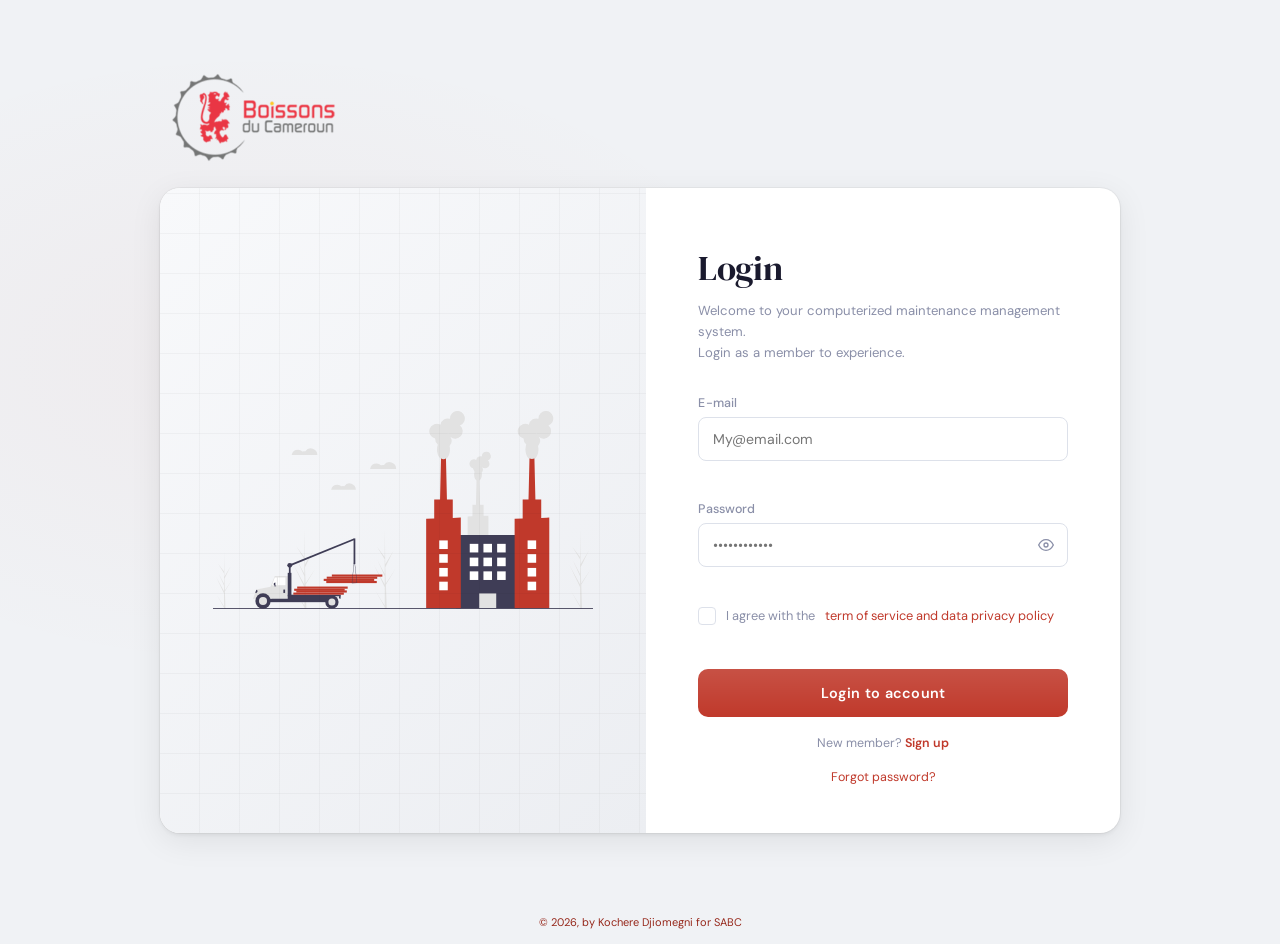
==== index.html @ c9fbdc84 "Add files via upload" ====
<!DOCTYPE html>
<html lang="en">
<head>
  <meta charset="UTF-8" />
  <meta name="viewport" content="width=device-width, initial-scale=1.0"/>
  <title>Login | SABC</title>
  <link rel="icon" type="image/png" href="image001.png"/>
  <link rel="stylesheet" href="style.css" />
  <link href="https://fonts.googleapis.com/css2?family=DM+Sans:wght@300;400;500;600&family=DM+Serif+Display&display=swap" rel="stylesheet"/>
</head>
<body>
  <div class="page-wrapper">

    <!-- LOGO -->
    <div class="logo-bar">
      <img src="image001.png" alt="Logo Brasserie" class="logo" />
    </div>

    <div class="card">
      <!-- LEFT — illustration zone -->
      <div class="card__left">
        <img src="factory.svg" alt="illustration" style="width:100%; max-width:380px;"/>
      </div>
    
      <!-- RIGHT — form -->
      <div class="card__right">
        <h1 class="title">Login</h1>
        <p class="subtitle">Welcome to your computerized maintenance management system.<br>Login as a member to experience.</p>

        <form id="loginform" novalidate>
          <div class="field-group">
            <label for="email">E-mail</label>
            <input type="email" id="email" name="email" placeholder="My@email.com" autocomplete="email"/>
            <span class="field-error" id="emailError"></span>
          </div>

          <div class="field-group">
            <label for="password">Password</label>
            <div class="password-wrap">
              <input type="password" id="password" name="password" placeholder="••••••••••••" autocomplete="new-password"/>
              <button type="button" class="toggle-pw" id="togglePw" aria-label="Voir mot de passe">
                <svg viewBox="0 0 24 24" fill="none" stroke="currentColor" stroke-width="2"><path d="M1 12s4-8 11-8 11 8 11 8-4 8-11 8-11-8-11-8z"/><circle cx="12" cy="12" r="3"/></svg>
              </button>
            </div>
            <span class="field-error" id="pwError"></span>
          </div>

          <div class="checkbox-row">
            <label class="checkbox-label">
              <input type="checkbox" id="terms" name="terms"/>
              <span class="custom-check"></span>
              I agree with the <a href="terms.html" class="link">term of service and data privacy policy</a>
            </label>
            <span class="field-error" id="termsError"></span>
          </div>

          <button type="submit" class="btn-primary" id="submitBtn">
            <span class="btn-text">Login to account</span>
            <span class="btn-loader" id="btnLoader"></span>
          </button>
        </form>

        <p class="signin-link">New member? <a href="signup.html" class="link bold">Sign up</a></p>
        <p class="forgot-link"><a href="forgot-password.html" class="link">Forgot password?</a></p>
      </div>
    </div>

  </div>
  <footer class="footer">
    &copy; 2026, by Kochere Djiomegni for SABC
  </footer>
  <script src="script.js"></script>
</body>
</html>
---- style.css ----
/* ===== RESET & BASE ===== */
*, *::before, *::after { box-sizing: border-box; margin: 0; padding: 0; }

:root {
  --red:        #C0392B;
  --red-dark:   #96281B;
  --red-light:  #E74C3C;
  --red-faint:  rgba(192,57,43,0.08);
  --white:      #FFFFFF;
  --bg:         #F0F2F5;
  --text:       #1A1A2E;
  --muted:      #8A8FA8;
  --border:     #DDE1EA;
  --shadow:     rgba(0,0,0,0.06);
  --font-main:  'DM Sans', sans-serif;
  --font-display: 'DM Serif Display', serif;
}

html, body {
  height: 100%;
  background: var(--bg);
  font-family: var(--font-main);
  color: var(--text);
  -webkit-font-smoothing: antialiased;
}

/* ===== LAYOUT ===== */
.page-wrapper {
  min-height: 100vh;
  display: flex;
  flex-direction: column;
  align-items: center;
  justify-content: center;
  padding: 24px 16px;
  background:
    radial-gradient(ellipse 60% 50% at 20% 40%, rgba(192,57,43,0.04) 0%, transparent 70%),
    var(--bg);
}

/* ===== LOGO BAR ===== */
.logo-bar {
  width: 100%;
  max-width: 960px;
  padding: 0 0 20px 4px;
}
.logo {
  height: 100px;
  width: auto;
  object-fit: contain;
  display: block;
}

/* ===== CARD ===== */
.card {
  width: 100%;
  max-width: 960px;
  min-height: 540px;
  background: var(--white);
  border-radius: 20px;
  overflow: hidden;
  display: flex;
  box-shadow:
    0 2px 4px var(--shadow),
    0 8px 32px rgba(0,0,0,0.08),
    0 0 0 1px rgba(0,0,0,0.04);
}

/* ===== LEFT PANEL — ILLUSTRATION ===== */
.card__left {
  flex: 1.1;
  background:
    linear-gradient(135deg, #F8F9FB 0%, #ECEEF2 100%);
  display: flex;
  align-items: center;
  justify-content: center;
  padding: 40px;
  position: relative;
  overflow: hidden;
}

/* subtle hexagonal tile background */
.card__left::before {
  content: '';
  position: absolute;
  inset: 0;
  background-image:
    repeating-linear-gradient(0deg, transparent, transparent 39px, rgba(0,0,0,0.03) 39px, rgba(0,0,0,0.03) 40px),
    repeating-linear-gradient(90deg, transparent, transparent 39px, rgba(0,0,0,0.03) 39px, rgba(0,0,0,0.03) 40px);
  pointer-events: none;
}

/* ===== ISOMETRIC ILLUSTRATION ===== */
.illustration-scene {
  position: relative;
  width: 320px;
  height: 280px;
}

.iso-group {
  position: absolute;
  inset: 0;
  transform: rotateX(20deg) rotateZ(-20deg);
  transform-style: preserve-3d;
  animation: floatScene 6s ease-in-out infinite;
}

@keyframes floatScene {
  0%, 100% { transform: rotateX(20deg) rotateZ(-20deg) translateY(0); }
  50%       { transform: rotateX(20deg) rotateZ(-20deg) translateY(-8px); }
}

/* Buildings */
.building {
  position: absolute;
  background: #FFFFFF;
  border: 1px solid #DDE1EA;
  border-radius: 3px;
  box-shadow: 4px 4px 0 #D0D5DF, 2px 2px 12px rgba(0,0,0,0.06);
}
.b1 { width: 90px; height: 70px; left: 20px; top: 80px; }
.b2 { width: 60px; height: 100px; left: 120px; top: 50px; }
.b3 { width: 50px; height: 55px; left: 190px; top: 95px; }

/* Truck */
.truck {
  position: absolute;
  width: 80px; height: 46px;
  background: #EAEDF2;
  border: 1px solid #CDD2DC;
  border-radius: 4px 8px 4px 4px;
  left: 160px; top: 150px;
  box-shadow: 3px 3px 0 #C5CAD6;
}
.truck::before {
  content: '';
  position: absolute;
  right: -20px; top: 6px;
  width: 22px; height: 30px;
  background: #FFFFFF;
  border: 1px solid #CDD2DC;
  border-left: none;
  border-radius: 0 4px 4px 0;
}
.truck::after {
  content: '';
  position: absolute;
  bottom: -10px; left: 12px;
  width: 14px; height: 14px;
  background: #888EA8;
  border-radius: 50%;
  box-shadow: 44px 0 0 #888EA8;
}

/* Crates */
.crate {
  position: absolute;
  background: #C0392B;
  opacity: 0.7;
  border-radius: 2px;
  box-shadow: 2px 2px 0 #96281B;
}
.c1 { width: 20px; height: 20px; left: 30px; top: 60px; }
.c2 { width: 14px; height: 14px; left: 55px; top: 56px; }
.c3 { width: 18px; height: 18px; left: 85px; top: 140px; }

/* Shelves */
.shelf {
  position: absolute;
  background: #F2F4F7;
  border: 1px solid #DDE1EA;
  box-shadow: 2px 2px 0 #CACFD9;
}
.s1 { width: 55px; height: 8px; left: 20px; top: 130px; border-radius: 1px; }
.s2 { width: 55px; height: 8px; left: 20px; top: 148px; border-radius: 1px; }

/* Screen / monitor */
.screen {
  position: absolute;
  width: 36px; height: 28px;
  background: #FFFFFF;
  border: 2px solid #C0392B;
  border-radius: 3px;
  left: 230px; top: 150px;
  box-shadow: 2px 2px 0 #96281B;
}
.screen::before {
  content: '';
  position: absolute;
  inset: 4px;
  background: linear-gradient(135deg, rgba(192,57,43,0.15), rgba(192,57,43,0.05));
  border-radius: 1px;
}

/* ===== RIGHT PANEL — FORM ===== */
.card__right {
  flex: 1;
  padding: 56px 52px 48px;
  display: flex;
  flex-direction: column;
  justify-content: center;
}

.title {
  font-family: var(--font-display);
  font-size: 2.2rem;
  font-weight: 400;
  color: var(--text);
  margin-bottom: 8px;
  letter-spacing: -0.02em;
}

.subtitle {
  font-size: 0.82rem;
  color: var(--muted);
  line-height: 1.6;
  margin-bottom: 32px;
}

/* ===== FIELDS ===== */
.field-group {
  margin-bottom: 20px;
}
.field-group label {
  display: block;
  font-size: 0.78rem;
  font-weight: 500;
  color: var(--muted);
  margin-bottom: 6px;
  letter-spacing: 0.01em;
}
.field-group input[type="email"],
.field-group input[type="password"],
.field-group input[type="text"] {
  width: 100%;
  height: 44px;
  border: 1.5px solid var(--border);
  border-radius: 8px;
  padding: 0 14px;
  font-family: var(--font-main);
  font-size: 0.88rem;
  color: var(--text);
  background: var(--white);
  outline: none;
  transition: border-color 0.2s, box-shadow 0.2s;
}
.field-group input:focus {
  border-color: var(--red);
  box-shadow: 0 0 0 3px var(--red-faint);
}
.field-group input.error {
  border-color: var(--red-light);
}

.password-wrap {
  position: relative;
}
.password-wrap input { padding-right: 44px; }
.toggle-pw {
  position: absolute;
  right: 12px; top: 50%;
  transform: translateY(-50%);
  background: none; border: none; cursor: pointer;
  color: var(--muted); width: 20px; height: 20px;
  display: flex; align-items: center; justify-content: center;
  transition: color 0.2s;
}
.toggle-pw:hover { color: var(--red); }
.toggle-pw svg { width: 16px; height: 16px; }

.field-error {
  display: block;
  font-size: 0.72rem;
  color: var(--red-light);
  margin-top: 4px;
  min-height: 16px;
}

/* ===== CHECKBOX ===== */
.checkbox-row {
  margin-bottom: 24px;
}
.checkbox-label {
  display: flex;
  align-items: center;
  gap: 10px;
  font-size: 0.8rem;
  color: var(--muted);
  cursor: pointer;
  user-select: none;
}
.checkbox-label input[type="checkbox"] { display: none; }
.custom-check {
  width: 18px; height: 18px;
  border: 1.5px solid var(--border);
  border-radius: 4px;
  flex-shrink: 0;
  background: var(--white);
  transition: all 0.2s;
  position: relative;
}
.checkbox-label input:checked + .custom-check {
  background: var(--red);
  border-color: var(--red);
}
.checkbox-label input:checked + .custom-check::after {
  content: '';
  position: absolute;
  left: 4px; top: 1px;
  width: 6px; height: 10px;
  border: 2px solid #fff;
  border-top: none; border-left: none;
  transform: rotate(45deg);
}

/* ===== BUTTON ===== */
.btn-primary {
  width: 100%;
  height: 48px;
  background: var(--red);
  color: #fff;
  border: none;
  border-radius: 10px;
  font-family: var(--font-main);
  font-size: 0.9rem;
  font-weight: 600;
  letter-spacing: 0.02em;
  cursor: pointer;
  position: relative;
  overflow: hidden;
  transition: background 0.2s, transform 0.12s, box-shadow 0.2s;
  display: flex; align-items: center; justify-content: center; gap: 8px;
}
.btn-primary:hover {
  background: var(--red-dark);
  box-shadow: 0 4px 16px rgba(192,57,43,0.35);
}
.btn-primary:active { transform: scale(0.98); }
.btn-primary::after {
  content: '';
  position: absolute;
  inset: 0;
  background: linear-gradient(180deg, rgba(255,255,255,0.12) 0%, transparent 100%);
  pointer-events: none;
}

/* Loader spinner */
.btn-loader {
  display: none;
  width: 18px; height: 18px;
  border: 2.5px solid rgba(255,255,255,0.35);
  border-top-color: #fff;
  border-radius: 50%;
  animation: spin 0.7s linear infinite;
}
.btn-loader.active { display: inline-block; }
@keyframes spin { to { transform: rotate(360deg); } }

/* ===== LINKS ===== */
.login-link, .forgot-link {
  margin-top: 18px;
  font-size: 0.78rem;
  color: var(--muted);
  text-align: center;
}
.forgot-link { margin-top: 8px; }
.link {
  color: var(--red);
  text-decoration: none;
  transition: color 0.2s;
}
.signin-link, .forgot-link {
  margin-top: 18px;
  font-size: 0.78rem;
  color: var(--muted);
  text-align: center;
}
.link:hover { color: var(--red-dark); text-decoration: underline; }
.bold { font-weight: 600; }

/* ===== RESPONSIVE ===== */
@media (max-width: 720px) {
  .card { flex-direction: column; }
  .card__left { display: none; }
  .card__right { padding: 40px 28px; }
}
.footer{
  position:relative;
  bottom: 0;
  width: 100%;
  text-align: center;
  padding: 15px;
  font-size: 11px;
  color:#96281B;
}
.policy-container{
  text-align: center;
  max-width: 900px;
  margin: auto;
  background:#1A1A2E;
  padding: 50px;
  border-radius: 20px;
  box-shadow:0 8px 30px rgba(0,0,0,.10);
}
.policy-container h1{
 color:#E74C3C;
 margin-bottom:25px;
 padding: bottom 10px;
 border-bottom:2px solid #E74C3C;
}
.policy-container h2{
  margin-top:30px;
  margin-bottom:15px;
  color:#C0392B;
}
.policy-container h3{
  margin-top:20px;
  margin-bottom:10px;
  color:#C0392B;
}
.policy-container p{
  margin-bottom:15px;
  color:#E74C3C;
}
.policy-container ul{
  margin-left:25px;
  margin-bottom:20px;
}
.policy-container li{
  margin-bottom:8px;
}
.center-text{
  text-align: center;
}
.card-page{
  width: 100%;
  max-width: 1500px;
  min-height: 600px;
  background: var(--white);
  border-radius: 20px;
  overflow: hidden;
  display: flex;
  box-shadow:
    0 2px 4px var(--shadow),
    0 8px 32px rgba(0,0,0,0.08),
    0 0 0 1px rgba(0,0,0,0.04);
}
.topbar {
  display: flex;
  width: 100%;

  justify-content: space-between;
  align-items: center;
  padding: 15px 30px;
  background: #010110;
  color: white;
  border-radius: 15px;
  margin: 10px;
  padding: 15px 25px;
  box-shadow: 0 4px 15px rgba(0,0,0,0.2);
}
.topbar-left h2{
  margin: 0;
  font-size: 20px;
}
.topbar-right{
  display: flex;
  align-items: center;
  gap: 15px;
}
.search{
  padding: 8px 12px;
  border-radius: 8px;
  border: 1px solid #ddd;
  outline: none;
}
.icon{
  font-size: 18px;
  cursor: pointer;
}
.profile{
  display: flex;
  align-items: center;
  gap: 8px;
}
.profile img{
  height: 30px;
  width: 30px;
  border-radius: 50%;
  object-fit: cover;
}
.logo2 {
  display: flex;
  align-items: left;
  gap: 10px;
}
.logo-img{
  height: 50px;
  width: auto;
}
.menu-a{
  margin: 0 15px;
  text-decoration: none;
  color: white;
  font-weight: 500;
  transition: 0.3s;
}
.menu-a:hover{
  color: #38bdf8;
}
.btn-log{
  padding: 8px 15px;
  border: none;
  background: #1A1A2E;
  color: black;
  border-radius: 5px;
  cursor: pointer;
}
.btn-log:hover{
  background: #0ea5e9;
}
/* ── Barre principale ── */
.topbar {
  width: 100%;
  height: 64px;
  background: rgba(255,255,255,0.97);
  backdrop-filter: blur(12px);
  border-bottom: 1px solid var(--border, #DDE1EA);
  display: flex;
  align-items: center;
  padding: 0 28px;
  gap: 20px;
  position: sticky;
  top: 0;
  z-index: 500;
  box-shadow: 0 1px 12px rgba(0,0,0,0.05);
}

/* ── Logo ── */
.topbar-logo {
  display: flex;
  align-items: center;
  gap: 10px;
  text-decoration: none;
  flex-shrink: 0;
}
.topbar-logo img {
  height: 38px;
  width: auto;
  object-fit: contain;
}
.topbar-logo-text {
  font-family: 'DM Serif Display', serif;
  font-size: 1rem;
  font-weight: 400;
  color: var(--text, #1A1A2E);
  letter-spacing: -0.01em;
  line-height: 1.1;
}
.topbar-logo-text span {
  display: block;
  font-family: 'DM Sans', sans-serif;
  font-size: 0.62rem;
  font-weight: 500;
  color: var(--muted, #8A8FA8);
  letter-spacing: 0.06em;
  text-transform: uppercase;
}

/* ── Séparateur vertical ── */
.topbar-divider {
  width: 1px;
  height: 28px;
  background: var(--border, #DDE1EA);
  flex-shrink: 0;
}

/* ── Barre de recherche ── */
.topbar-search {
  display: flex;
  align-items: center;
  gap: 8px;
  background: var(--bg, #F0F2F5);
  border: 1.5px solid var(--border, #DDE1EA);
  border-radius: 9px;
  padding: 0 14px;
  height: 38px;
  transition: border-color 0.2s, box-shadow 0.2s;
  flex: 1;
  max-width: 280px;
}
.topbar-search:focus-within {
  border-color: var(--red, #C0392B);
  box-shadow: 0 0 0 3px rgba(192,57,43,0.08);
  background: #fff;
}
.topbar-search svg {
  width: 15px; height: 15px;
  color: var(--muted, #8A8FA8);
  flex-shrink: 0;
}
.topbar-search input {
  border: none;
  background: none;
  outline: none;
  font-family: 'DM Sans', sans-serif;
  font-size: 0.82rem;
  color: var(--text, #1A1A2E);
  width: 100%;
}
.topbar-search input::placeholder { color: var(--muted, #8A8FA8); }

/* ── Spacer (pousse les éléments à droite) ── */
.topbar-spacer { flex: 1; }

/* ── Navigation links ── */
.topbar-nav {
  display: flex;
  align-items: center;
  gap: 2px;
}
.topbar-nav-link {
  display: inline-flex;
  align-items: center;
  gap: 5px;
  padding: 7px 13px;
  border-radius: 8px;
  font-family: 'DM Sans', sans-serif;
  font-size: 0.82rem;
  font-weight: 500;
  color: var(--muted, #8A8FA8);
  text-decoration: none;
  cursor: pointer;
  transition: background 0.18s, color 0.18s;
  border: none;
  background: none;
  white-space: nowrap;
}
.topbar-nav-link svg {
  width: 14px; height: 14px;
}
.topbar-nav-link:hover {
  background: var(--red-faint, rgba(192,57,43,0.07));
  color: var(--red, #C0392B);
}
.topbar-nav-link.active {
  background: var(--red-faint, rgba(192,57,43,0.07));
  color: var(--red, #C0392B);
  font-weight: 600;
}

/* ── Bouton notification ── */
.topbar-bell {
  position: relative;
  width: 38px; height: 38px;
  border-radius: 9px;
  background: var(--bg, #F0F2F5);
  border: 1.5px solid var(--border, #DDE1EA);
  display: flex; align-items: center; justify-content: center;
  cursor: pointer;
  color: var(--muted, #8A8FA8);
  transition: all 0.18s;
  flex-shrink: 0;
}
.topbar-bell:hover {
  border-color: var(--red, #C0392B);
  color: var(--red, #C0392B);
  background: var(--red-faint, rgba(192,57,43,0.07));
}
.topbar-bell svg { width: 16px; height: 16px; }
.notif-dot {
  position: absolute;
  top: 7px; right: 7px;
  width: 7px; height: 7px;
  border-radius: 50%;
  background: var(--red, #C0392B);
  border: 2px solid #fff;
  animation: notifPulse 2s ease-in-out infinite;
}
@keyframes notifPulse {
  0%,100% { box-shadow: 0 0 0 0 rgba(192,57,43,0.4); }
  50%      { box-shadow: 0 0 0 4px rgba(192,57,43,0); }
}

/* ── Avatar / Compte ── */
.topbar-account {
  position: relative;
  flex-shrink: 0;
}
.topbar-avatar {
  width: 38px; height: 38px;
  border-radius: 50%;
  background: linear-gradient(135deg, var(--red, #C0392B), #7B1510);
  border: 2px solid var(--border, #DDE1EA);
  display: flex; align-items: center; justify-content: center;
  cursor: pointer;
  overflow: hidden;
  transition: border-color 0.2s, box-shadow 0.2s;
  font-family: 'DM Serif Display', serif;
  font-size: 0.9rem; color: #fff;
  font-weight: 400;
}
.topbar-avatar img {
  width: 100%; height: 100%; object-fit: cover;
  display: none; /* shown via JS once loaded */
}
.topbar-avatar:hover {
  border-color: var(--red, #C0392B);
  box-shadow: 0 0 0 3px rgba(192,57,43,0.2);
}

/* ── Dropdown compte ── */
.account-dropdown {
  position: absolute;
  top: calc(100% + 10px);
  right: 0;
  width: 300px;
  background: #fff;
  border: 1px solid var(--border, #DDE1EA);
  border-radius: 14px;
  box-shadow: 0 8px 40px rgba(0,0,0,0.12);
  z-index: 600;
  opacity: 0;
  pointer-events: none;
  transform: translateY(-6px) scale(0.98);
  transform-origin: top right;
  transition: opacity 0.18s, transform 0.18s;
  overflow: hidden;
}
.account-dropdown.open {
  opacity: 1;
  pointer-events: all;
  transform: translateY(0) scale(1);
}

/* Dropdown header */
.dropdown-header {
  padding: 18px 18px 14px;
  border-bottom: 1px solid var(--border, #DDE1EA);
  display: flex;
  align-items: center;
  gap: 12px;
}
.dropdown-avatar-lg {
  width: 48px; height: 48px;
  border-radius: 50%;
  background: linear-gradient(135deg, var(--red, #C0392B), #7B1510);
  display: flex; align-items: center; justify-content: center;
  flex-shrink: 0;
  cursor: pointer;
  overflow: hidden;
  position: relative;
}
.dropdown-avatar-lg img {
  width: 100%; height: 100%; object-fit: cover;
  display: none;
}
.dropdown-avatar-lg .avatar-initials {
  font-family: 'DM Serif Display', serif;
  font-size: 1.1rem; color: #fff;
}
.dropdown-avatar-lg .avatar-edit-overlay {
  position: absolute; inset: 0;
  background: rgba(0,0,0,0.45);
  display: flex; align-items: center; justify-content: center;
  opacity: 0; transition: opacity 0.15s;
}
.dropdown-avatar-lg:hover .avatar-edit-overlay { opacity: 1; }
.dropdown-avatar-lg .avatar-edit-overlay svg {
  width: 16px; height: 16px; color: #fff;
}
.dropdown-user-info { min-width: 0; }
.dropdown-user-name {
  font-family: 'DM Serif Display', serif;
  font-size: 0.95rem; color: var(--text, #1A1A2E);
  white-space: nowrap; overflow: hidden; text-overflow: ellipsis;
}
.dropdown-user-role {
  font-size: 0.7rem; color: var(--muted, #8A8FA8);
  margin-top: 1px;
}

/* Dropdown section */
.dropdown-section {
  padding: 10px 8px;
  border-bottom: 1px solid var(--border, #DDE1EA);
}
.dropdown-section:last-child { border-bottom: none; }
.dropdown-section-label {
  font-size: 0.62rem;
  font-weight: 700;
  letter-spacing: 0.1em;
  text-transform: uppercase;
  color: var(--muted, #8A8FA8);
  padding: 2px 10px 6px;
}

/* Dropdown items */
.dropdown-item {
  display: flex;
  align-items: center;
  gap: 10px;
  padding: 9px 10px;
  border-radius: 8px;
  font-size: 0.82rem;
  font-weight: 400;
  color: var(--text, #1A1A2E);
  cursor: pointer;
  transition: background 0.15s, color 0.15s;
  text-decoration: none;
  border: none; background: none; width: 100%; text-align: left;
}
.dropdown-item svg {
  width: 15px; height: 15px;
  color: var(--muted, #8A8FA8);
  flex-shrink: 0;
  transition: color 0.15s;
}
.dropdown-item:hover {
  background: var(--red-faint, rgba(192,57,43,0.07));
  color: var(--red, #C0392B);
}
.dropdown-item:hover svg { color: var(--red, #C0392B); }
.dropdown-item.danger { color: #E74C3C; }
.dropdown-item.danger svg { color: #E74C3C; }
.dropdown-item.danger:hover { background: rgba(231,76,60,0.08); color: #C0392B; }

/* Input fields inside dropdown */
.dropdown-field {
  padding: 4px 10px;
  margin-bottom: 4px;
}
.dropdown-field label {
  display: block;
  font-size: 0.68rem;
  font-weight: 600;
  color: var(--muted, #8A8FA8);
  margin-bottom: 4px;
  letter-spacing: 0.04em;
  text-transform: uppercase;
}
.dropdown-field input {
  width: 100%;
  height: 36px;
  border: 1.5px solid var(--border, #DDE1EA);
  border-radius: 7px;
  padding: 0 10px;
  font-family: 'DM Sans', sans-serif;
  font-size: 0.8rem;
  color: var(--text, #1A1A2E);
  background: var(--bg, #F0F2F5);
  outline: none;
  transition: border-color 0.18s, box-shadow 0.18s;
}
.dropdown-field input:focus {
  border-color: var(--red, #C0392B);
  box-shadow: 0 0 0 3px rgba(192,57,43,0.08);
  background: #fff;
}
.dropdown-save-btn {
  display: block;
  width: calc(100% - 20px);
  margin: 4px 10px 6px;
  height: 34px;
  background: var(--red, #C0392B);
  border: none;
  border-radius: 7px;
  color: #fff;
  font-family: 'DM Sans', sans-serif;
  font-size: 0.78rem;
  font-weight: 600;
  cursor: pointer;
  transition: background 0.18s;
}
.dropdown-save-btn:hover { background: var(--red-dark, #96281B); }

/* Sub-section toggle (accordion) */
.dropdown-sub {
  display: none;
  padding-top: 4px;
}
.dropdown-sub.open { display: block; }
#avatarUploadInput { display: none; }

/* ── Responsive ── */
@media (max-width: 720px) {
  .topbar { padding: 0 14px; gap: 10px; }
  .topbar-logo-text { display: none; }
  .topbar-search { max-width: 140px; }
  .topbar-nav-link span { display: none; }
  .topbar-nav-link { padding: 7px 9px; }
  .account-dropdown { width: 260px; }
}
/* ── Carte conteneur ── */
.card-page {
  background: var(--white, #fff);
  border: 1px solid var(--border, #DDE1EA);
  border-radius: 16px;
  box-shadow: 0 2px 16px rgba(0,0,0,0.05);
  overflow: hidden;
  margin-top: 28px;
}

/* ── En-tête du calendrier ── */
.cal-header {
  display: flex;
  align-items: center;
  gap: 14px;
  padding: 20px 24px 16px;
  border-bottom: 1px solid var(--border, #DDE1EA);
  flex-wrap: wrap;
}
.cal-header-left { display: flex; align-items: center; gap: 10px; }
.cal-title {
  font-family: 'DM Serif Display', serif;
  font-size: 1.15rem;
  color: var(--text, #1A1A2E);
  letter-spacing: -0.01em;
}
.cal-nav-btn {
  width: 32px; height: 32px;
  border-radius: 8px;
  background: var(--bg, #F0F2F5);
  border: 1px solid var(--border, #DDE1EA);
  display: flex; align-items: center; justify-content: center;
  cursor: pointer; color: var(--muted, #8A8FA8);
  transition: all 0.15s;
}
.cal-nav-btn:hover {
  background: var(--red-faint, rgba(192,57,43,0.07));
  border-color: rgba(192,57,43,0.3);
  color: var(--red, #C0392B);
}
.cal-nav-btn svg { width: 14px; height: 14px; }
.cal-today-btn {
  padding: 5px 12px;
  border-radius: 7px;
  background: var(--bg, #F0F2F5);
  border: 1px solid var(--border, #DDE1EA);
  font-family: 'DM Sans', sans-serif;
  font-size: 0.75rem; font-weight: 600;
  color: var(--text, #1A1A2E);
  cursor: pointer; transition: all 0.15s;
}
.cal-today-btn:hover {
  background: var(--red-faint, rgba(192,57,43,0.07));
  border-color: rgba(192,57,43,0.3);
  color: var(--red, #C0392B);
}

/* Spacer */
.cal-header-spacer { flex: 1; }

/* Onglets semaine / mois */
.cal-tabs {
  display: flex;
  background: var(--bg, #F0F2F5);
  border: 1px solid var(--border, #DDE1EA);
  border-radius: 9px;
  padding: 3px;
  gap: 2px;
}
.cal-tab {
  padding: 5px 14px;
  border-radius: 6px;
  font-family: 'DM Sans', sans-serif;
  font-size: 0.76rem; font-weight: 600;
  color: var(--muted, #8A8FA8);
  cursor: pointer; border: none; background: none;
  transition: all 0.18s;
}
.cal-tab.active {
  background: var(--white, #fff);
  color: var(--red, #C0392B);
  box-shadow: 0 1px 4px rgba(0,0,0,0.08);
}

/* Bouton Ajouter (admin seulement) */
.cal-add-btn {
  display: inline-flex; align-items: center; gap: 6px;
  padding: 7px 14px;
  background: var(--red, #C0392B);
  border: none; border-radius: 8px;
  font-family: 'DM Sans', sans-serif;
  font-size: 0.76rem; font-weight: 600;
  color: #fff; cursor: pointer;
  transition: background 0.18s, box-shadow 0.18s;
  box-shadow: 0 3px 10px rgba(192,57,43,0.25);
}
.cal-add-btn:hover { background: var(--red-dark, #96281B); }
.cal-add-btn svg { width: 13px; height: 13px; }
.cal-add-btn.hidden { display: none; }

/* ── LÉGENDE ── */
.cal-legend {
  display: flex; align-items: center; gap: 16px;
  padding: 10px 24px;
  border-bottom: 1px solid var(--border, #DDE1EA);
  background: var(--bg, #F0F2F5);
  flex-wrap: wrap;
}
.legend-item {
  display: flex; align-items: center; gap: 6px;
  font-size: 0.72rem; color: var(--muted, #8A8FA8); font-weight: 500;
}
.legend-dot {
  width: 10px; height: 10px; border-radius: 3px; flex-shrink: 0;
}
.legend-dot.shift-matin    { background: #3498DB; }
.legend-dot.shift-soir     { background: #9B59B6; }
.legend-dot.shift-nuit     { background: #2C3E50; }
.legend-dot.conge          { background: #27AE60; }
.legend-dot.intervention   { background: var(--red, #C0392B); }
.legend-dot.formation      { background: #F39C12; }

/* ── VUE MOIS ── */
.cal-month-view { padding: 16px 24px 20px; display: none; }
.cal-month-view.active { display: block; }

.cal-month-grid {
  display: grid;
  grid-template-columns: repeat(7, 1fr);
  gap: 1px;
  background: var(--border, #DDE1EA);
  border: 1px solid var(--border, #DDE1EA);
  border-radius: 10px;
  overflow: hidden;
}

/* Jours de la semaine (en-tête) */
.cal-day-header {
  background: var(--bg, #F0F2F5);
  text-align: center;
  padding: 8px 4px;
  font-size: 0.68rem; font-weight: 700;
  color: var(--muted, #8A8FA8);
  letter-spacing: 0.06em; text-transform: uppercase;
}

/* Cellule jour */
.cal-cell {
  background: var(--white, #fff);
  min-height: 90px;
  padding: 6px;
  cursor: pointer;
  transition: background 0.15s;
  position: relative;
  vertical-align: top;
}
.cal-cell:hover { background: #FAFBFC; }
.cal-cell.other-month { background: #FAFBFC; }
.cal-cell.other-month .cal-day-num { color: #C8CDD8; }
.cal-cell.today { background: rgba(192,57,43,0.04); }
.cal-cell.today .cal-day-num {
  background: var(--red, #C0392B);
  color: #fff;
  width: 24px; height: 24px;
  border-radius: 50%;
  display: inline-flex; align-items: center; justify-content: center;
}
.cal-day-num {
  font-size: 0.78rem; font-weight: 600;
  color: var(--text, #1A1A2E);
  display: inline-block; line-height: 1;
  margin-bottom: 4px;
}

/* Événements dans la cellule */
.cal-event {
  display: block;
  padding: 2px 6px;
  border-radius: 4px;
  font-size: 0.65rem; font-weight: 600;
  margin-bottom: 2px;
  white-space: nowrap; overflow: hidden; text-overflow: ellipsis;
  cursor: pointer;
  transition: opacity 0.15s, transform 0.15s;
}
.cal-event:hover { opacity: 0.85; transform: translateX(1px); }
.cal-event.shift-matin    { background: rgba(52,152,219,0.12);  color: #2980B9; }
.cal-event.shift-soir     { background: rgba(155,89,182,0.12);  color: #8E44AD; }
.cal-event.shift-nuit     { background: rgba(44,62,80,0.12);    color: #2C3E50; }
.cal-event.conge          { background: rgba(39,174,96,0.12);   color: #1E8449; }
.cal-event.intervention   { background: rgba(192,57,43,0.10);   color: #C0392B; }
.cal-event.formation      { background: rgba(243,156,18,0.12);  color: #D68910; }
.cal-event-more {
  font-size: 0.62rem; color: var(--muted, #8A8FA8);
  padding: 1px 4px; font-weight: 500;
}

/* ── VUE SEMAINE ── */
.cal-week-view { display: none; overflow-x: auto; }
.cal-week-view.active { display: block; }

.cal-week-grid {
  min-width: 600px;
  display: grid;
  grid-template-columns: 80px repeat(7, 1fr);
  border-top: 1px solid var(--border, #DDE1EA);
}

/* Colonne heures */
.cal-time-col { background: var(--bg, #F0F2F5); }
.cal-time-slot {
  height: 56px;
  border-bottom: 1px solid var(--border, #DDE1EA);
  display: flex; align-items: flex-start;
  padding: 4px 8px 0;
  font-size: 0.65rem; color: var(--muted, #8A8FA8); font-weight: 500;
}

/* En-tête jour semaine */
.cal-week-day-header {
  text-align: center;
  padding: 10px 4px;
  border-bottom: 1px solid var(--border, #DDE1EA);
  border-left: 1px solid var(--border, #DDE1EA);
  background: var(--bg, #F0F2F5);
}
.cal-week-day-name {
  font-size: 0.66rem; font-weight: 700;
  color: var(--muted, #8A8FA8);
  letter-spacing: 0.06em; text-transform: uppercase;
  display: block;
}
.cal-week-day-num {
  font-size: 1rem; font-weight: 700;
  color: var(--text, #1A1A2E);
  display: inline-block; width: 32px; height: 32px;
  line-height: 32px; border-radius: 50%;
  margin-top: 2px;
}
.cal-week-day-num.today {
  background: var(--red, #C0392B); color: #fff;
}

/* Colonne jour semaine */
.cal-week-day-col {
  border-left: 1px solid var(--border, #DDE1EA);
  position: relative;
}
.cal-week-slot {
  height: 56px;
  border-bottom: 1px solid rgba(0,0,0,0.04);
  cursor: pointer; transition: background 0.12s;
}
.cal-week-slot:hover { background: var(--red-faint, rgba(192,57,43,0.04)); }

/* Événement semaine */
.cal-week-event {
  position: absolute;
  left: 3px; right: 3px;
  border-radius: 6px;
  padding: 4px 7px;
  font-size: 0.68rem; font-weight: 600;
  overflow: hidden;
  cursor: pointer;
  transition: opacity 0.15s, transform 0.15s;
  box-shadow: 0 2px 6px rgba(0,0,0,0.1);
  z-index: 2;
}
.cal-week-event:hover { opacity: 0.9; transform: scale(1.01); }
.cal-week-event .ev-time {
  font-size: 0.6rem; font-weight: 500; opacity: 0.75; display: block;
}
.cal-week-event .ev-title { display: block; }
.cal-week-event.shift-matin  { background: #2980B9; color: #fff; }
.cal-week-event.shift-soir   { background: #8E44AD; color: #fff; }
.cal-week-event.shift-nuit   { background: #2C3E50; color: #fff; }
.cal-week-event.conge        { background: #1E8449; color: #fff; }
.cal-week-event.intervention { background: var(--red, #C0392B); color: #fff; }
.cal-week-event.formation    { background: #D68910; color: #fff; }

/* ── MINI STATS SOUS LE CALENDRIER ── */
.cal-stats {
  display: grid; grid-template-columns: repeat(4, 1fr);
  gap: 1px; background: var(--border, #DDE1EA);
  border-top: 1px solid var(--border, #DDE1EA);
}
.cal-stat {
  background: var(--white, #fff);
  padding: 14px 18px; text-align: center;
}
.cal-stat-val {
  font-family: 'DM Serif Display', serif;
  font-size: 1.5rem; color: var(--text, #1A1A2E);
  display: block; letter-spacing: -0.02em;
}
.cal-stat-lbl {
  font-size: 0.68rem; color: var(--muted, #8A8FA8);
  margin-top: 2px; display: block;
  text-transform: uppercase; letter-spacing: 0.05em;
}

/* ── MODAL ÉVÉNEMENT ── */
.cal-modal-overlay {
  position: fixed; inset: 0; z-index: 700;
  background: rgba(0,0,0,0.45);
  backdrop-filter: blur(4px);
  display: none; align-items: center; justify-content: center;
  padding: 20px;
}
.cal-modal-overlay.open { display: flex; animation: fadeIn 0.18s ease; }

.cal-modal {
  background: var(--white, #fff);
  border: 1px solid var(--border, #DDE1EA);
  border-radius: 16px;
  width: 100%; max-width: 460px;
  box-shadow: 0 20px 60px rgba(0,0,0,0.15);
  animation: slideUp 0.22s cubic-bezier(0.34,1.56,0.64,1) both;
  overflow: hidden;
}
.cal-modal-header {
  padding: 18px 20px 14px;
  border-bottom: 1px solid var(--border, #DDE1EA);
  display: flex; align-items: center; justify-content: space-between;
}
.cal-modal-header h3 {
  font-family: 'DM Serif Display', serif;
  font-size: 1.05rem; color: var(--text, #1A1A2E);
}
.cal-modal-close {
  width: 30px; height: 30px; border-radius: 7px;
  background: var(--bg, #F0F2F5); border: 1px solid var(--border, #DDE1EA);
  display: flex; align-items: center; justify-content: center;
  cursor: pointer; color: var(--muted, #8A8FA8); transition: all 0.15s;
}
.cal-modal-close:hover { background: var(--red-faint); color: var(--red, #C0392B); border-color: rgba(192,57,43,0.3); }
.cal-modal-close svg { width: 13px; height: 13px; }

.cal-modal-body { padding: 18px 20px; display: flex; flex-direction: column; gap: 13px; }
.cal-modal-field label {
  display: block;
  font-size: 0.68rem; font-weight: 700;
  color: var(--muted, #8A8FA8);
  margin-bottom: 5px; text-transform: uppercase; letter-spacing: 0.06em;
}
.cal-modal-field input,
.cal-modal-field select,
.cal-modal-field textarea {
  width: 100%;
  border: 1.5px solid var(--border, #DDE1EA);
  border-radius: 8px;
  padding: 8px 12px;
  font-family: 'DM Sans', sans-serif;
  font-size: 0.82rem; color: var(--text, #1A1A2E);
  background: var(--bg, #F0F2F5);
  outline: none; transition: border-color 0.18s, box-shadow 0.18s;
}
.cal-modal-field input:focus,
.cal-modal-field select:focus,
.cal-modal-field textarea:focus {
  border-color: var(--red, #C0392B);
  box-shadow: 0 0 0 3px rgba(192,57,43,0.08);
  background: #fff;
}
.cal-modal-field textarea { resize: vertical; min-height: 70px; }
.cal-modal-row { display: grid; grid-template-columns: 1fr 1fr; gap: 10px; }

.cal-modal-footer {
  padding: 14px 20px;
  border-top: 1px solid var(--border, #DDE1EA);
  display: flex; align-items: center; gap: 8px; justify-content: flex-end;
}
.cal-modal-footer .btn-delete {
  margin-right: auto;
  padding: 7px 14px; border-radius: 7px;
  background: rgba(231,76,60,0.08); border: 1px solid rgba(231,76,60,0.2);
  color: #E74C3C; font-family: 'DM Sans', sans-serif;
  font-size: 0.78rem; font-weight: 600; cursor: pointer; transition: all 0.15s;
  display: none;
}
.cal-modal-footer .btn-delete.visible { display: block; }
.cal-modal-footer .btn-delete:hover { background: rgba(231,76,60,0.15); }
.cal-btn-cancel {
  padding: 7px 16px; border-radius: 7px;
  background: var(--bg, #F0F2F5); border: 1px solid var(--border, #DDE1EA);
  font-family: 'DM Sans', sans-serif; font-size: 0.78rem; font-weight: 500;
  color: var(--muted, #8A8FA8); cursor: pointer; transition: all 0.15s;
}
.cal-btn-cancel:hover { color: var(--text, #1A1A2E); }
.cal-btn-save {
  padding: 7px 18px; border-radius: 7px;
  background: var(--red, #C0392B); border: none;
  font-family: 'DM Sans', sans-serif; font-size: 0.78rem; font-weight: 700;
  color: #fff; cursor: pointer;
  transition: background 0.18s, box-shadow 0.18s;
  box-shadow: 0 3px 10px rgba(192,57,43,0.25);
}
.cal-btn-save:hover { background: var(--red-dark, #96281B); }

/* Popup rapide (clic sur cellule) */
.cal-quick-popup {
  position: absolute;
  z-index: 800;
  background: var(--white, #fff);
  border: 1px solid var(--border, #DDE1EA);
  border-radius: 10px;
  padding: 12px 14px;
  box-shadow: 0 8px 30px rgba(0,0,0,0.12);
  min-width: 200px;
  display: none;
  animation: fadeIn 0.15s ease;
}
.cal-quick-popup.open { display: block; }
.cal-quick-popup-date {
  font-size: 0.72rem; font-weight: 700; color: var(--muted, #8A8FA8);
  text-transform: uppercase; letter-spacing: 0.06em; margin-bottom: 8px;
}
.cal-quick-popup-btn {
  display: flex; align-items: center; gap: 8px;
  width: 100%; padding: 7px 8px; border-radius: 7px;
  font-family: 'DM Sans', sans-serif; font-size: 0.78rem; font-weight: 500;
  color: var(--text, #1A1A2E); background: none; border: none;
  cursor: pointer; transition: background 0.13s;
}
.cal-quick-popup-btn:hover { background: var(--red-faint, rgba(192,57,43,0.07)); color: var(--red, #C0392B); }
.cal-quick-popup-btn svg { width: 13px; height: 13px; color: var(--muted, #8A8FA8); }
.cal-quick-popup-btn:hover svg { color: var(--red, #C0392B); }

/* Readonly pour opérateur */
.cal-readonly-badge {
  display: inline-flex; align-items: center; gap: 5px;
  padding: 4px 10px; border-radius: 100px;
  background: rgba(39,174,96,0.08);
  border: 1px solid rgba(39,174,96,0.2);
  font-size: 0.68rem; font-weight: 600; color: #1E8449;
}
.cal-readonly-badge svg { width: 11px; height: 11px; }

/* Responsive */
@media (max-width: 640px) {
  .cal-header { padding: 14px 14px 12px; }
  .cal-month-view { padding: 10px 10px 14px; }
  .cal-cell { min-height: 60px; padding: 4px; }
  .cal-stats { grid-template-columns: repeat(2,1fr); }
  .cal-legend { padding: 8px 14px; gap: 10px; }
  .cal-add-btn span { display: none; }
}
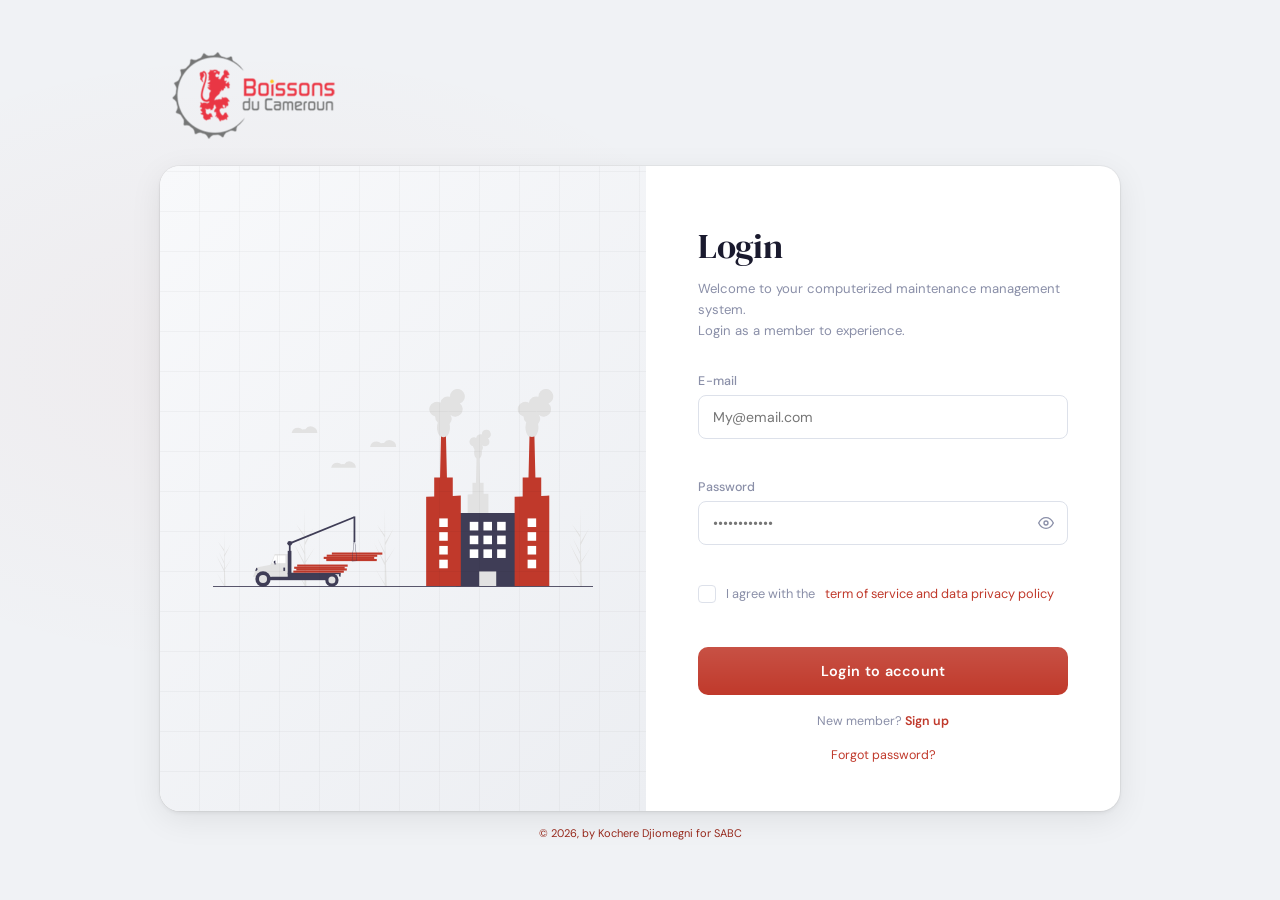
==== commit fcaf870d: "Add files via upload" ====
--- a/index.html
+++ b/index.html
@@ -64,11 +64,10 @@
         <p class="forgot-link"><a href="forgot-password.html" class="link">Forgot password?</a></p>
       </div>
     </div>
-
+    <footer class="footer">
+    &copy; 2026, by Kochere Djiomegni for SABC
+    </footer>
   </div>
-  <footer class="footer">
-    &copy; 2026, by Kochere Djiomegni for SABC
-  </footer>
   <script src="script.js"></script>
 </body>
 </html>
--- a/style.css
+++ b/style.css
@@ -394,14 +394,16 @@
 }
 .policy-container{
   text-align: center;
-  max-width: 900px;
   margin: auto;
-  background:#1A1A2E;
+  background:
+    radial-gradient(ellipse 60% 50% at 20% 40%, rgba(192,57,43,0.08) 0%, transparent 70%),
+    var(--bg);
   padding: 50px;
   border-radius: 20px;
   box-shadow:0 8px 30px rgba(0,0,0,.10);
 }
 .policy-container h1{
+
  color:#E74C3C;
  margin-bottom:25px;
  padding: bottom 10px;
@@ -419,11 +421,11 @@
 }
 .policy-container p{
   margin-bottom:15px;
-  color:#E74C3C;
+  color:#8A8FA8;
 }
 .policy-container ul{
-  margin-left:25px;
-  margin-bottom:20px;
+  margin: none;
+  list-style-type: none;
 }
 .policy-container li{
   margin-bottom:8px;
@@ -1337,3 +1339,28 @@
   .cal-legend { padding: 8px 14px; gap: 10px; }
   .cal-add-btn span { display: none; }
 }
+.info-box {
+      background: var(--red-faint, rgba(192,57,43,0.07));
+      border: 1.5px solid rgba(192,57,43,0.2);
+      border-radius: 12px;
+      padding: 28px 24px;
+      margin-bottom: 28px;
+      text-align: center;
+    }
+    .info-box .icon-wrap {
+      width: 56px; height: 56px;
+      background: rgba(192,57,43,0.1);
+      border-radius: 50%;
+      display: flex; align-items: center; justify-content: center;
+      margin: 0 auto 16px;
+      color: #C0392B;
+    }
+    .info-box .icon-wrap svg { width: 26px; height: 26px; }
+    .info-box p {
+      font-size: 0.92rem;
+      color: #1A1A2E;
+      line-height: 1.7;
+    }
+    .info-box p strong {
+      color: #C0392B;
+    }
